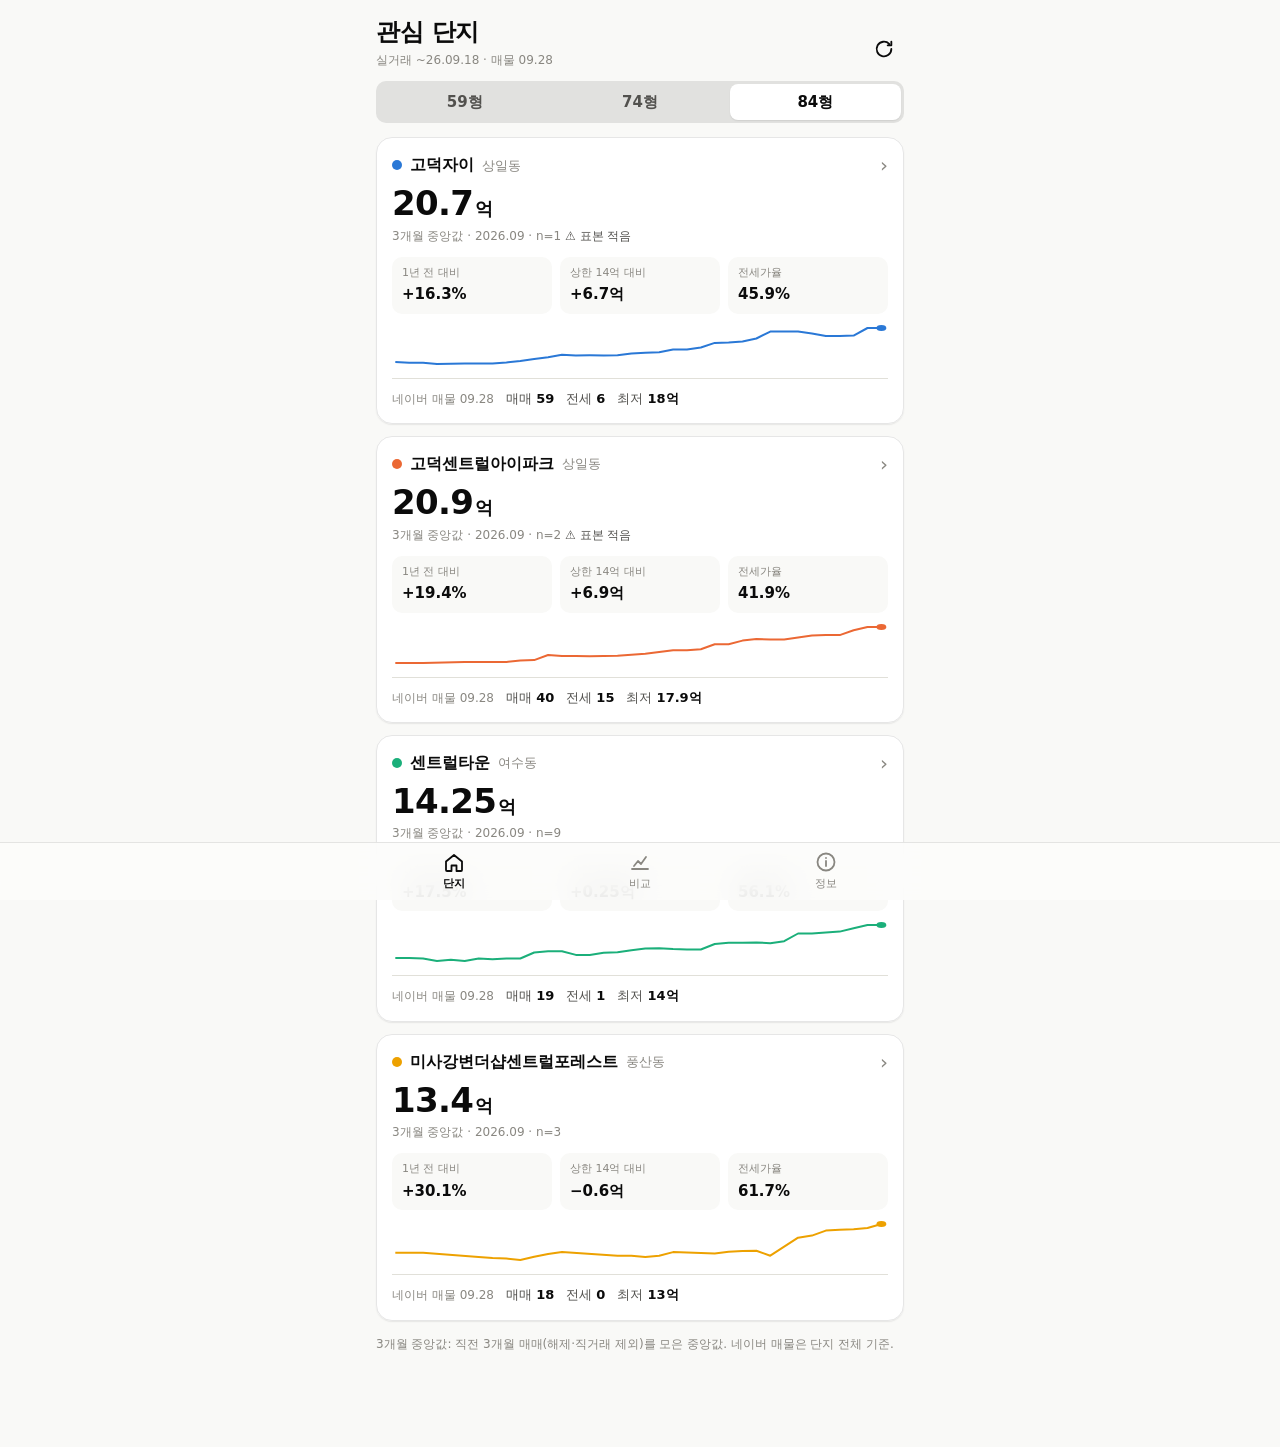
==== web/index.html @ d492945e "모바일 웹앱(PWA) + 매일 자동 갱신 워크플로 + Cloudflare 배포 가이드 - web/: 설치형 모바일 웹앱. 단지 카드(3개월 중앙값·1년 대비·상한 대비·전세가율·스" ====
<!doctype html>
<html lang="ko">
<head>
<meta charset="utf-8">
<meta name="viewport" content="width=device-width, initial-scale=1, viewport-fit=cover">
<title>관심 단지 실거래</title>
<meta name="description" content="관심 아파트 단지 실거래·전세·매물 동향">
<meta name="theme-color" content="#f9f9f7" media="(prefers-color-scheme: light)">
<meta name="theme-color" content="#0d0d0d" media="(prefers-color-scheme: dark)">
<meta name="apple-mobile-web-app-capable" content="yes">
<meta name="mobile-web-app-capable" content="yes">
<meta name="apple-mobile-web-app-status-bar-style" content="default">
<meta name="apple-mobile-web-app-title" content="실거래">
<meta name="robots" content="noindex, nofollow">
<link rel="manifest" href="manifest.webmanifest">
<link rel="icon" type="image/png" sizes="32x32" href="icons/favicon-32.png">
<link rel="apple-touch-icon" href="icons/apple-touch-icon.png">
<link rel="stylesheet" href="app.css">
</head>
<body>
<div id="app" aria-live="polite">
  <div class="boot">불러오는 중…</div>
</div>
<nav class="tabbar" aria-label="메뉴">
  <a href="#/" data-tab="home"><svg viewBox="0 0 24 24" aria-hidden="true"><path d="M4 11.5 12 5l8 6.5V20a1 1 0 0 1-1 1h-4.5v-5.5h-5V21H5a1 1 0 0 1-1-1z"/></svg><span>단지</span></a>
  <a href="#/compare" data-tab="compare"><svg viewBox="0 0 24 24" aria-hidden="true"><path d="M4 19h16M6 16l4-5 3 3 5-7"/></svg><span>비교</span></a>
  <a href="#/info" data-tab="info"><svg viewBox="0 0 24 24" aria-hidden="true"><circle cx="12" cy="12" r="8.5"/><path d="M12 11v5M12 8h.01"/></svg><span>정보</span></a>
</nav>
<script src="app.js" defer></script>
</body>
</html>
---- web/app.css ----
/* 관심 단지 실거래 — 모바일 우선. 색은 dataviz 기본 팔레트(라이트/다크 각각 색각이상 검증) */
:root {
  color-scheme: light;
  --page: #f9f9f7; --surface: #fcfcfb; --card: #ffffff;
  --ink: #0b0b0b; --ink2: #52514e; --muted: #898781;
  --grid: #e1e0d9; --axis: #c3c2b7; --ring: rgba(11,11,11,.10);
  --s1: #2a78d6; --s2: #eb6834; --s3: #1baf7a; --s4: #eda100;
  --broker: #4a3aa7; --direct: #e87ba4; --jeonse: #008300; --wolse: #eda100;
  --accent: #2a78d6; --up: #b3261e; --down: #006300;
  --shadow: 0 1px 2px rgba(0,0,0,.05), 0 1px 1px rgba(0,0,0,.03);
  --tabbar-h: 58px;
}
@media (prefers-color-scheme: dark) {
  :root:not([data-theme="light"]) {
    color-scheme: dark;
    --page: #0d0d0d; --surface: #1a1a19; --card: #1a1a19;
    --ink: #ffffff; --ink2: #c3c2b7; --muted: #898781;
    --grid: #2c2c2a; --axis: #383835; --ring: rgba(255,255,255,.10);
    --s1: #3987e5; --s2: #d95926; --s3: #199e70; --s4: #c98500;
    --broker: #9085e9; --direct: #d55181; --jeonse: #0ca30c; --wolse: #c98500;
    --accent: #3987e5; --up: #f2b8b5; --down: #0ca30c;
    --shadow: none;
  }
}
:root[data-theme="dark"] {
  color-scheme: dark;
  --page: #0d0d0d; --surface: #1a1a19; --card: #1a1a19;
  --ink: #ffffff; --ink2: #c3c2b7; --muted: #898781;
  --grid: #2c2c2a; --axis: #383835; --ring: rgba(255,255,255,.10);
  --s1: #3987e5; --s2: #d95926; --s3: #199e70; --s4: #c98500;
  --broker: #9085e9; --direct: #d55181; --jeonse: #0ca30c; --wolse: #c98500;
  --accent: #3987e5; --up: #f2b8b5; --down: #0ca30c;
  --shadow: none;
}

* { box-sizing: border-box; }
html { -webkit-text-size-adjust: 100%; }
body {
  margin: 0; background: var(--page); color: var(--ink);
  font: 15px/1.5 system-ui, -apple-system, "Apple SD Gothic Neo", "Segoe UI", "Malgun Gothic", sans-serif;
  -webkit-font-smoothing: antialiased; -webkit-tap-highlight-color: transparent;
}
#app {
  max-width: 560px; margin: 0 auto;
  padding: calc(env(safe-area-inset-top) + 8px) 16px calc(var(--tabbar-h) + env(safe-area-inset-bottom) + 24px);
}
.boot, .empty { color: var(--muted); padding: 48px 0; text-align: center; }
a { color: inherit; }
button { font: inherit; color: inherit; }

/* 상단 */
.top { display: flex; align-items: flex-end; justify-content: space-between; gap: 12px; padding: 10px 0 12px; }
.top h1 { font-size: 24px; line-height: 1.2; margin: 0; letter-spacing: -.01em; }
.top .sub { color: var(--muted); font-size: 12px; margin-top: 4px; font-variant-numeric: tabular-nums; }
.iconbtn {
  border: 0; background: transparent; width: 40px; height: 40px; border-radius: 20px;
  display: inline-grid; place-items: center; cursor: pointer; flex: none;
}
.iconbtn:active { background: var(--ring); }
.iconbtn svg { width: 22px; height: 22px; fill: none; stroke: currentColor; stroke-width: 2; stroke-linecap: round; stroke-linejoin: round; }
.iconbtn.spin svg { animation: spin .8s linear infinite; }
@keyframes spin { to { transform: rotate(360deg); } }

/* 세그먼트 */
.seg { display: flex; gap: 4px; padding: 3px; background: var(--ring); border-radius: 10px; margin: 0 0 14px; }
.seg button {
  flex: 1; border: 0; background: transparent; padding: 7px 0; border-radius: 8px; cursor: pointer;
  font-weight: 600; color: var(--ink2); font-variant-numeric: tabular-nums;
}
.seg button[aria-pressed="true"] { background: var(--card); color: var(--ink); box-shadow: var(--shadow); }
.chips { display: flex; gap: 6px; margin: 4px 0 10px; }
.chips button {
  border: 1px solid var(--ring); background: transparent; border-radius: 999px; padding: 4px 12px;
  font-size: 13px; color: var(--ink2); cursor: pointer;
}
.chips button[aria-pressed="true"] { border-color: var(--ink); color: var(--ink); font-weight: 600; }

/* 카드 */
.cards { display: grid; gap: 12px; }
.card {
  display: block; text-decoration: none; background: var(--card); border-radius: 16px; padding: 16px;
  box-shadow: var(--shadow); outline: 1px solid var(--ring); outline-offset: -1px;
}
.card:active { transform: scale(.995); }
.card-h { display: flex; align-items: center; gap: 8px; }
.card-h b { font-size: 16px; }
.card-h .area { color: var(--muted); font-size: 13px; }
.card-h .chev { margin-left: auto; color: var(--muted); font-size: 20px; line-height: 1; }
.dot { width: 10px; height: 10px; border-radius: 5px; flex: none; }
.hero { font-size: 34px; font-weight: 700; letter-spacing: -.02em; margin-top: 8px; line-height: 1.1; }
.hero small { font-size: 18px; font-weight: 600; margin-left: 2px; }
.hero-sub { color: var(--muted); font-size: 12px; margin-top: 4px; }
.warn { color: var(--ink2); }
.kv { display: grid; grid-template-columns: repeat(3, 1fr); gap: 8px; margin-top: 12px; }
.kv div { background: var(--page); border-radius: 10px; padding: 8px 10px; min-width: 0; }
.kv span { display: block; color: var(--muted); font-size: 11px; white-space: nowrap; overflow: hidden; text-overflow: ellipsis; }
.kv b { display: block; font-size: 15px; margin-top: 2px; white-space: nowrap; }
.spark { margin-top: 10px; height: 44px; }
.spark svg { display: block; width: 100%; height: 44px; }
.lrow {
  display: flex; flex-wrap: wrap; gap: 4px 12px; align-items: baseline; margin-top: 10px; padding-top: 10px;
  border-top: 1px solid var(--grid); font-size: 13px; color: var(--ink2);
}
.lrow .lbl { color: var(--muted); font-size: 12px; }
.lrow b { color: var(--ink); }
.delta { font-size: 11px; color: var(--muted); margin-left: 2px; }
.up { color: var(--up); } .down { color: var(--down); }

/* 상세 */
.back { display: flex; align-items: center; gap: 4px; margin: 0 -8px; }
.back h1 { font-size: 20px; margin: 0; }
.section { background: var(--card); border-radius: 16px; padding: 14px 14px 10px; margin-top: 12px;
  box-shadow: var(--shadow); outline: 1px solid var(--ring); outline-offset: -1px; }
.section h2 { font-size: 15px; margin: 0 0 2px; }
.section .note { color: var(--muted); font-size: 12px; margin: 0 0 6px; }
.stats { display: grid; grid-template-columns: repeat(2, 1fr); gap: 8px; margin-top: 12px; }
.stats div { background: var(--card); border-radius: 12px; padding: 10px 12px; outline: 1px solid var(--ring); outline-offset: -1px; }
.stats span { display: block; color: var(--muted); font-size: 12px; }
.stats b { font-size: 18px; }
.deals { width: 100%; border-collapse: collapse; font-size: 13px; font-variant-numeric: tabular-nums; }
.deals th { text-align: left; color: var(--muted); font-weight: 500; font-size: 12px; padding: 6px 4px; border-bottom: 1px solid var(--grid); }
.deals td { padding: 7px 4px; border-bottom: 1px solid var(--grid); }
.deals td.r, .deals th.r { text-align: right; }
.deals tr.x td { color: var(--muted); text-decoration: line-through; }
.tag { font-size: 11px; padding: 1px 6px; border-radius: 6px; background: var(--ring); color: var(--ink2); }

/* 차트 */
.chart { position: relative; }
.legend { display: flex; flex-wrap: wrap; gap: 4px 12px; font-size: 12px; color: var(--ink2); margin: 2px 0 4px; }
.legend i { display: inline-block; vertical-align: middle; margin-right: 5px; }
.legend i.l { width: 14px; height: 2px; border-radius: 1px; }
.legend i.d { width: 8px; height: 8px; border-radius: 4px; }
.legend i.b { width: 9px; height: 9px; border-radius: 2px; }
.chart svg { display: block; width: 100%; overflow: visible; touch-action: pan-y; }
.chart .gl { stroke: var(--grid); stroke-width: 1; }
.chart .ax { stroke: var(--axis); stroke-width: 1; }
.chart text { fill: var(--muted); font-size: 11px; font-variant-numeric: tabular-nums; }
.chart .ref { stroke: var(--muted); stroke-width: 1; }
.chart .reft { fill: var(--ink2); font-size: 10px; }
.chart .xh { stroke: var(--muted); stroke-width: 1; }
.tip {
  position: absolute; top: 0; pointer-events: none; background: var(--card); color: var(--ink);
  border-radius: 10px; padding: 8px 10px; font-size: 12px; line-height: 1.45; min-width: 110px;
  box-shadow: 0 4px 16px rgba(0,0,0,.14); outline: 1px solid var(--ring); z-index: 5; white-space: nowrap;
}
.tip .t { color: var(--muted); margin-bottom: 2px; }
.tip .row { display: flex; align-items: center; gap: 6px; }
.tip .row i { width: 12px; height: 2px; flex: none; }
.tip .row b { font-weight: 700; }
.tip .row span { color: var(--ink2); }

/* 비교 표 */
.cmp { width: 100%; border-collapse: collapse; font-size: 13px; font-variant-numeric: tabular-nums; }
.cmp th, .cmp td { padding: 8px 4px; border-bottom: 1px solid var(--grid); text-align: right; white-space: nowrap; }
.cmp th:first-child, .cmp td:first-child { text-align: left; }
.cmp th { color: var(--muted); font-weight: 500; font-size: 12px; }

/* 정보 */
.info p, .info li { color: var(--ink2); font-size: 14px; }
.info h2 { font-size: 16px; margin: 20px 0 6px; }
.info ul { padding-left: 18px; margin: 6px 0; }
.banner { background: var(--card); border-radius: 12px; padding: 12px 14px; margin: 8px 0 12px; font-size: 13px;
  color: var(--ink2); outline: 1px solid var(--ring); outline-offset: -1px; }

/* 하단 탭 */
.tabbar {
  position: fixed; left: 0; right: 0; bottom: 0; z-index: 10;
  display: flex; justify-content: center; gap: 0;
  height: calc(var(--tabbar-h) + env(safe-area-inset-bottom)); padding-bottom: env(safe-area-inset-bottom);
  background: color-mix(in srgb, var(--surface) 88%, transparent);
  -webkit-backdrop-filter: saturate(1.4) blur(14px); backdrop-filter: saturate(1.4) blur(14px);
  border-top: 1px solid var(--ring);
}
.tabbar a {
  flex: 1; max-width: 186px; display: flex; flex-direction: column; align-items: center; justify-content: center;
  gap: 2px; text-decoration: none; color: var(--muted); font-size: 11px;
}
.tabbar a[aria-current="page"] { color: var(--ink); font-weight: 600; }
.tabbar svg { width: 24px; height: 24px; fill: none; stroke: currentColor; stroke-width: 1.8; stroke-linecap: round; stroke-linejoin: round; }
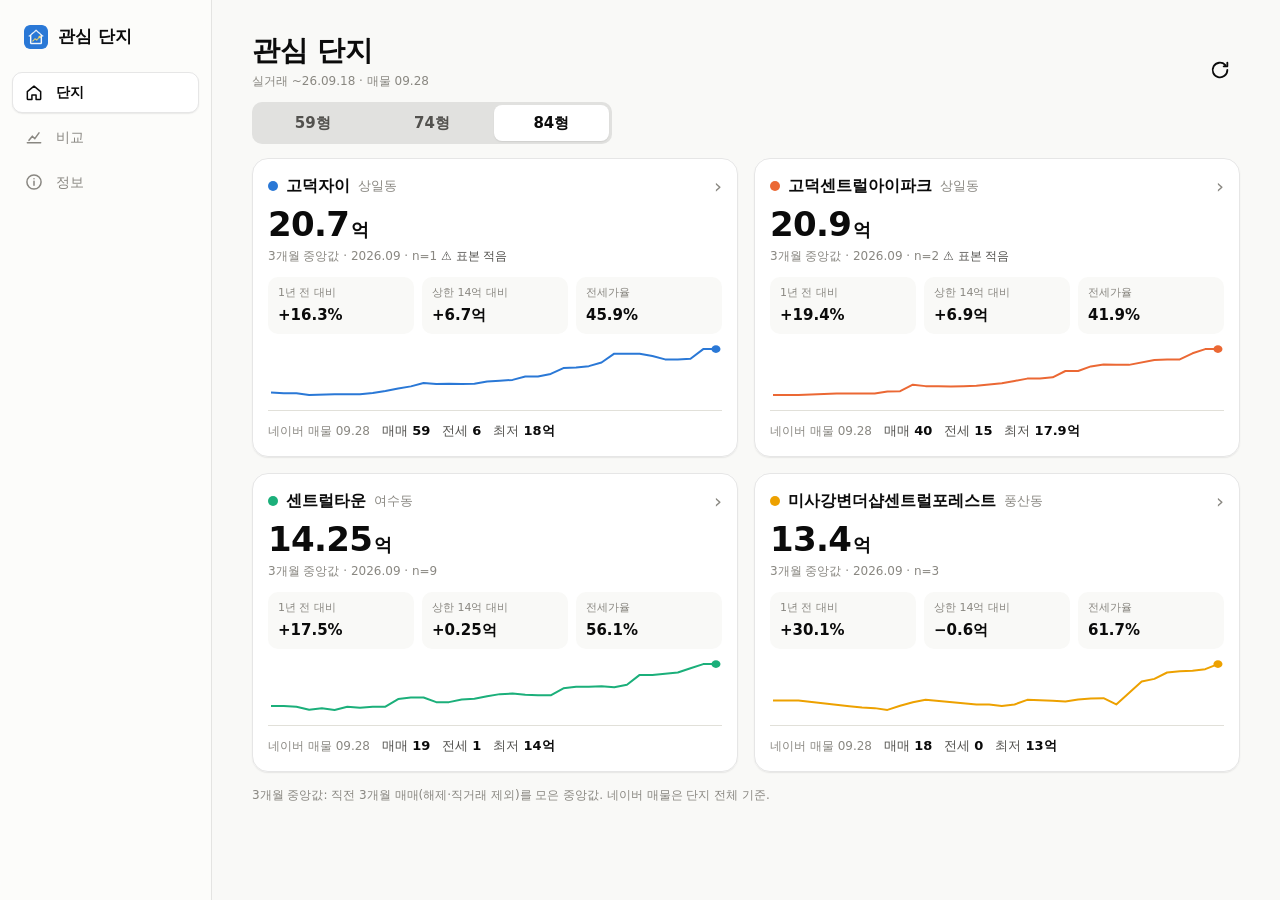
==== commit aa644a90: "웹앱: PC 화면(1024px 이상) 레이아웃 추가 — 같은 주소, 화면 폭에 따라 전환 - 하단 탭 → 왼쪽 사이드바, 홈 카드 여러 열, 상세·비교 섹션 2열 격자(큰 그래프·" ====
--- a/web/index.html
+++ b/web/index.html
@@ -22,6 +22,7 @@
   <div class="boot">불러오는 중…</div>
 </div>
 <nav class="tabbar" aria-label="메뉴">
+  <div class="brand" aria-hidden="true"><img src="icons/favicon-32.png" alt="" width="24" height="24"><span>관심 단지</span></div>
   <a href="#/" data-tab="home"><svg viewBox="0 0 24 24" aria-hidden="true"><path d="M4 11.5 12 5l8 6.5V20a1 1 0 0 1-1 1h-4.5v-5.5h-5V21H5a1 1 0 0 1-1-1z"/></svg><span>단지</span></a>
   <a href="#/compare" data-tab="compare"><svg viewBox="0 0 24 24" aria-hidden="true"><path d="M4 19h16M6 16l4-5 3 3 5-7"/></svg><span>비교</span></a>
   <a href="#/info" data-tab="info"><svg viewBox="0 0 24 24" aria-hidden="true"><circle cx="12" cy="12" r="8.5"/><path d="M12 11v5M12 8h.01"/></svg><span>정보</span></a>
--- a/web/app.css
+++ b/web/app.css
@@ -177,3 +177,58 @@
 }
 .tabbar a[aria-current="page"] { color: var(--ink); font-weight: 600; }
 .tabbar svg { width: 24px; height: 24px; fill: none; stroke: currentColor; stroke-width: 1.8; stroke-linecap: round; stroke-linejoin: round; }
+.tabbar .brand { display: none; }
+.sections { display: block; }
+
+/* ───── PC (넓은 화면): 하단 탭 → 왼쪽 사이드바, 카드·그래프 여러 열 ───── */
+@media (min-width: 1024px) {
+  :root { --side-w: 212px; }
+  body { font-size: 15px; }
+  #app {
+    max-width: 1320px; margin: 0 0 0 var(--side-w);
+    padding: 24px 40px 48px;
+  }
+  @media (min-width: 1560px) { #app { margin-left: calc(var(--side-w) + (100vw - var(--side-w) - 1320px) / 2); } }
+
+  .tabbar {
+    top: 0; right: auto; width: var(--side-w); height: 100vh; padding: 20px 12px;
+    flex-direction: column; justify-content: flex-start; gap: 4px;
+    border-top: 0; border-right: 1px solid var(--ring);
+  }
+  .tabbar .brand {
+    display: flex; align-items: center; gap: 10px; padding: 4px 12px 18px;
+    font-weight: 700; font-size: 17px; color: var(--ink);
+  }
+  .tabbar .brand img { border-radius: 6px; }
+  .tabbar a {
+    flex: none; max-width: none; flex-direction: row; justify-content: flex-start; gap: 12px;
+    padding: 10px 12px; border-radius: 10px; font-size: 14px;
+  }
+  .tabbar a:hover { background: var(--ring); color: var(--ink); }
+  .tabbar a[aria-current="page"] { background: var(--card); box-shadow: var(--shadow); outline: 1px solid var(--ring); outline-offset: -1px; }
+  .tabbar svg { width: 20px; height: 20px; }
+
+  .top h1 { font-size: 28px; }
+  .seg { max-width: 360px; }
+  .iconbtn:hover { background: var(--ring); }
+
+  /* 홈: 카드 격자 */
+  .cards { grid-template-columns: repeat(auto-fill, minmax(360px, 1fr)); gap: 16px; }
+  .card { transition: box-shadow .15s, transform .15s; }
+  .card:hover { box-shadow: 0 6px 20px rgba(0,0,0,.08); transform: translateY(-1px); }
+  .spark, .spark svg { height: 56px; }
+
+  /* 상세·비교: 요약 한 줄, 섹션 2열 (넓은 그래프·표는 한 줄 전체) */
+  .back h1 { font-size: 26px; }
+  .stats { grid-template-columns: repeat(4, 1fr); gap: 12px; }
+  .sections { display: grid; grid-template-columns: repeat(2, minmax(0, 1fr)); gap: 16px; align-items: start; margin-top: 4px; }
+  .sections > .section { margin-top: 0; padding: 18px 18px 12px; }
+  .sections > .section.wide { grid-column: 1 / -1; }
+  .section h2 { font-size: 16px; }
+  .deals, .cmp { font-size: 14px; }
+  .deals tbody tr:hover td, .cmp tbody tr:hover td { background: var(--page); }
+  .chart svg { touch-action: auto; }
+
+  /* 정보 */
+  .info { max-width: 760px; }
+}
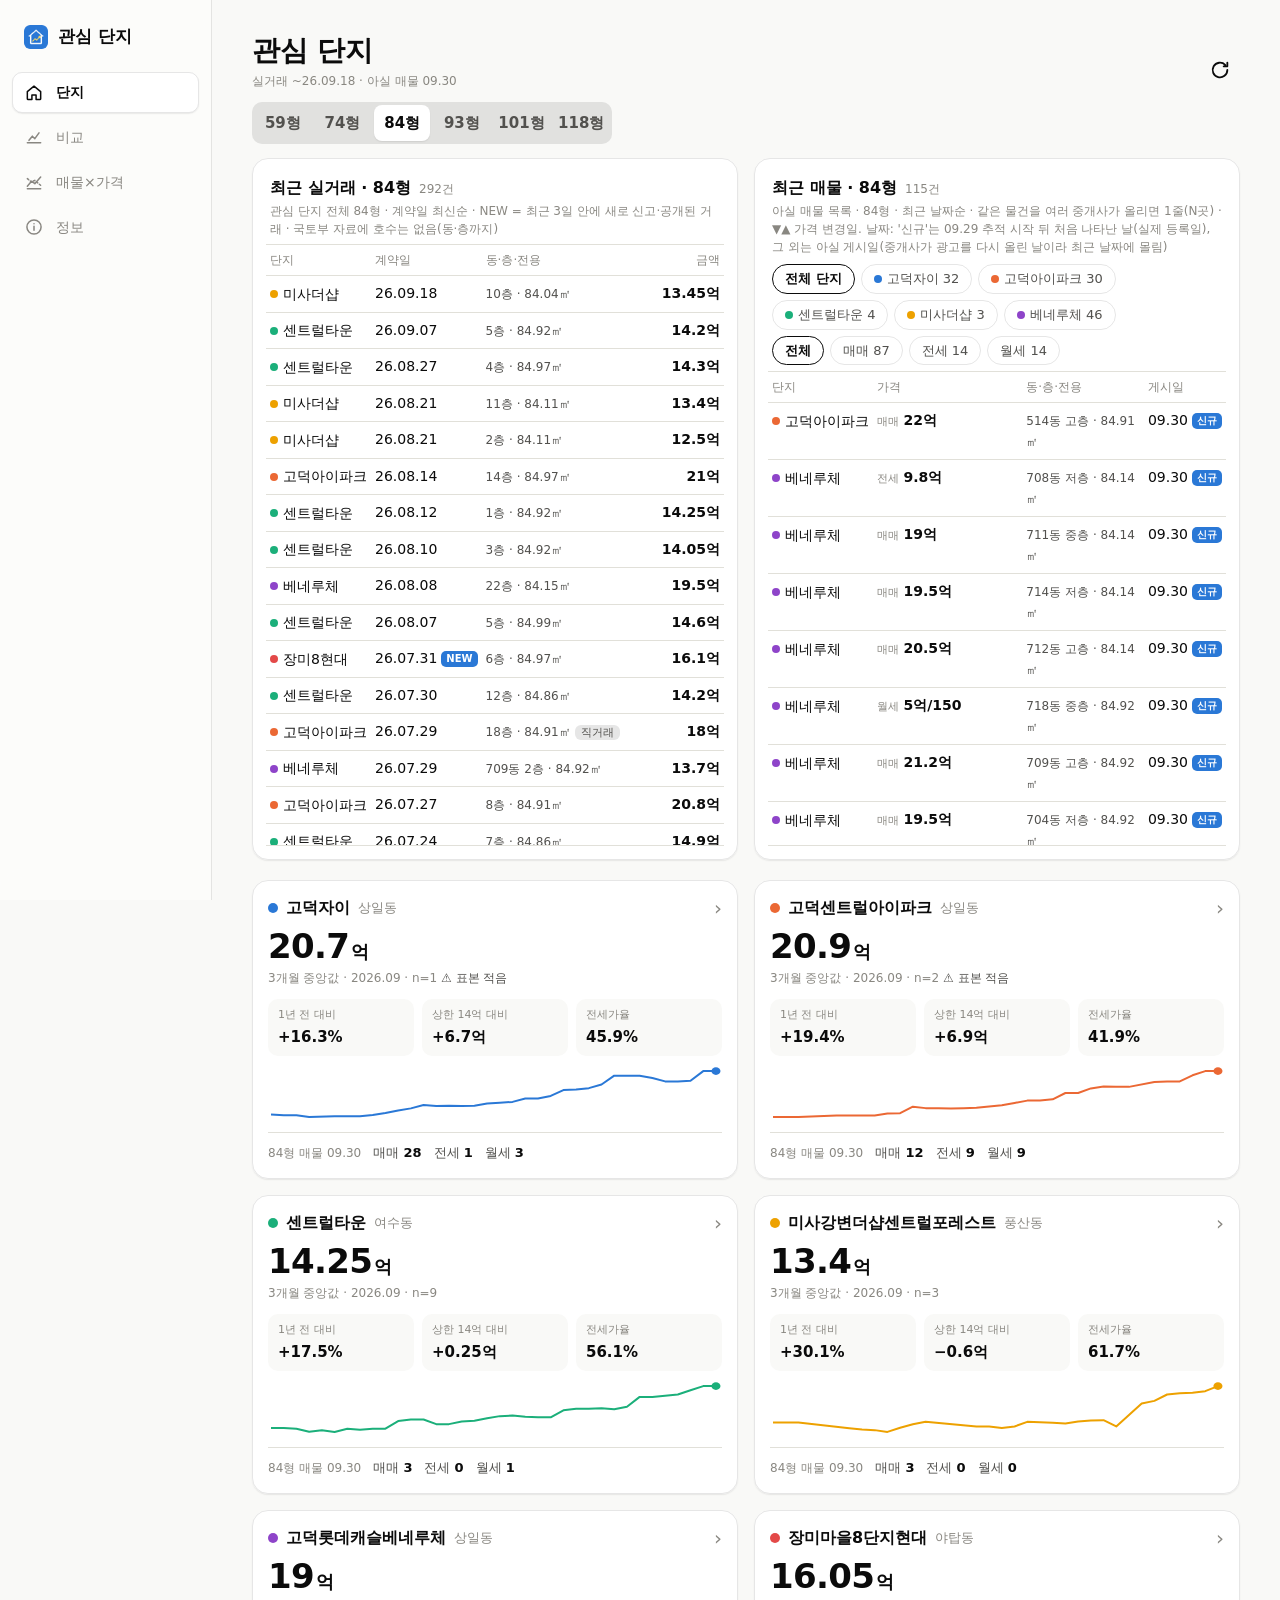
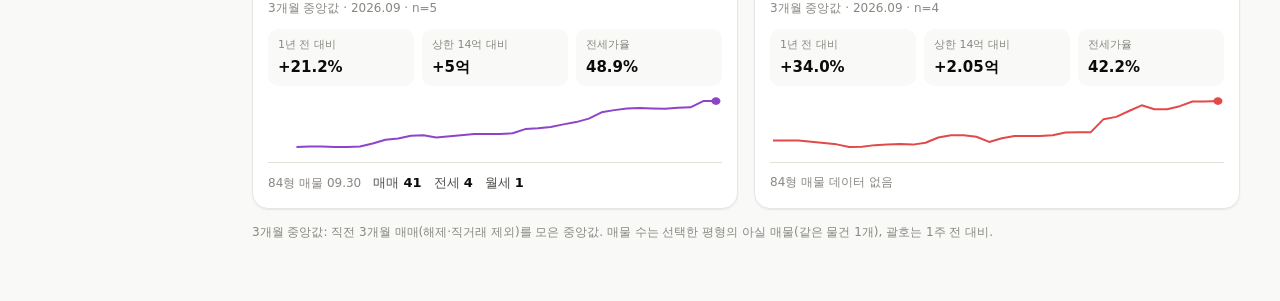
==== commit dffb8455: "매물×가격 탭: 지역(구·동)·단지 매물과 실거래를 같은 시간축에, 선행 상관 - 아실 지역 일별 매물 수(강동구·분당구·중원구·하남시 + 상일동·야탑동·여수동·풍산동) 3년 백필" ====
--- a/web/index.html
+++ b/web/index.html
@@ -25,6 +25,7 @@
   <div class="brand" aria-hidden="true"><img src="icons/favicon-32.png" alt="" width="24" height="24"><span>관심 단지</span></div>
   <a href="#/" data-tab="home"><svg viewBox="0 0 24 24" aria-hidden="true"><path d="M4 11.5 12 5l8 6.5V20a1 1 0 0 1-1 1h-4.5v-5.5h-5V21H5a1 1 0 0 1-1-1z"/></svg><span>단지</span></a>
   <a href="#/compare" data-tab="compare"><svg viewBox="0 0 24 24" aria-hidden="true"><path d="M4 19h16M6 16l4-5 3 3 5-7"/></svg><span>비교</span></a>
+  <a href="#/overlap" data-tab="overlap"><svg viewBox="0 0 24 24" aria-hidden="true"><path d="M4 17l5-6 4 3 7-8M4 20h16"/><path d="M4 8l5 4 4-2 7 6" stroke-dasharray="2 2.5"/></svg><span>매물×가격</span></a>
   <a href="#/info" data-tab="info"><svg viewBox="0 0 24 24" aria-hidden="true"><circle cx="12" cy="12" r="8.5"/><path d="M12 11v5M12 8h.01"/></svg><span>정보</span></a>
 </nav>
 <script src="app.js" defer></script>
--- a/web/app.css
+++ b/web/app.css
@@ -4,7 +4,7 @@
   --page: #f9f9f7; --surface: #fcfcfb; --card: #ffffff;
   --ink: #0b0b0b; --ink2: #52514e; --muted: #898781;
   --grid: #e1e0d9; --axis: #c3c2b7; --ring: rgba(11,11,11,.10);
-  --s1: #2a78d6; --s2: #eb6834; --s3: #1baf7a; --s4: #eda100;
+  --s1: #2a78d6; --s2: #eb6834; --s3: #1baf7a; --s4: #eda100; --s5: #8e44c9; --s6: #e34948;
   --broker: #4a3aa7; --direct: #e87ba4; --jeonse: #008300; --wolse: #eda100;
   --accent: #2a78d6; --up: #b3261e; --down: #006300;
   --shadow: 0 1px 2px rgba(0,0,0,.05), 0 1px 1px rgba(0,0,0,.03);
@@ -16,7 +16,7 @@
     --page: #0d0d0d; --surface: #1a1a19; --card: #1a1a19;
     --ink: #ffffff; --ink2: #c3c2b7; --muted: #898781;
     --grid: #2c2c2a; --axis: #383835; --ring: rgba(255,255,255,.10);
-    --s1: #3987e5; --s2: #d95926; --s3: #199e70; --s4: #c98500;
+    --s1: #3987e5; --s2: #d95926; --s3: #199e70; --s4: #c98500; --s5: #a970e0; --s6: #e66767;
     --broker: #9085e9; --direct: #d55181; --jeonse: #0ca30c; --wolse: #c98500;
     --accent: #3987e5; --up: #f2b8b5; --down: #0ca30c;
     --shadow: none;
@@ -27,7 +27,7 @@
   --page: #0d0d0d; --surface: #1a1a19; --card: #1a1a19;
   --ink: #ffffff; --ink2: #c3c2b7; --muted: #898781;
   --grid: #2c2c2a; --axis: #383835; --ring: rgba(255,255,255,.10);
-  --s1: #3987e5; --s2: #d95926; --s3: #199e70; --s4: #c98500;
+  --s1: #3987e5; --s2: #d95926; --s3: #199e70; --s4: #c98500; --s5: #a970e0; --s6: #e66767;
   --broker: #9085e9; --direct: #d55181; --jeonse: #0ca30c; --wolse: #c98500;
   --accent: #3987e5; --up: #f2b8b5; --down: #0ca30c;
   --shadow: none;
@@ -129,6 +129,8 @@
 .legend { display: flex; flex-wrap: wrap; gap: 4px 12px; font-size: 12px; color: var(--ink2); margin: 2px 0 4px; }
 .legend i { display: inline-block; vertical-align: middle; margin-right: 5px; }
 .legend i.l { width: 14px; height: 2px; border-radius: 1px; }
+.legend i.dl { width: 16px; height: 0; border-top: 2px dashed; background: none !important; }  /* 점선 범례: 색은 border-color */
+.legend .sep { width: 100%; height: 0; }
 .legend i.d { width: 8px; height: 8px; border-radius: 4px; }
 .legend i.b { width: 9px; height: 9px; border-radius: 2px; }
 .chart svg { display: block; width: 100%; overflow: visible; touch-action: pan-y; }
@@ -162,6 +164,46 @@
 .banner { background: var(--card); border-radius: 12px; padding: 12px 14px; margin: 8px 0 12px; font-size: 13px;
   color: var(--ink2); outline: 1px solid var(--ring); outline-offset: -1px; }
 
+
+/* 단지 탭 상단: 최근 실거래 · 최근 매물 표 */
+.feeds { display: grid; gap: 12px; margin: 0 0 16px; }
+.feed { margin-top: 0; }
+.feed-h { display: flex; align-items: baseline; gap: 8px; }
+.feed-h .cnt { color: var(--muted); font-size: 12px; font-variant-numeric: tabular-nums; }
+.feed .chips { margin: 2px 0 6px; flex-wrap: wrap; }
+.tscroll { overflow-x: auto; margin: 0 -4px; }
+.tscroll.fixed { max-height: min(62vh, 560px); overflow-y: auto; overscroll-behavior: contain; -webkit-overflow-scrolling: touch;
+  border-top: 1px solid var(--grid); border-bottom: 1px solid var(--grid); }
+.tscroll.fixed thead th { position: sticky; top: 0; z-index: 1; background: var(--card); }
+.ftable td.emptyrow { color: var(--muted); text-align: center; padding: 20px 0; cursor: default; }
+.feed .chips + .chips { margin-top: 0; }
+.ftable { width: 100%; border-collapse: collapse; font-size: 13px; font-variant-numeric: tabular-nums; }
+.ftable th { text-align: left; color: var(--muted); font-weight: 500; font-size: 12px; padding: 6px 4px; border-bottom: 1px solid var(--grid); white-space: nowrap; }
+.ftable td { padding: 7px 4px; border-bottom: 1px solid var(--grid); vertical-align: top; }
+.ftable tbody tr { cursor: pointer; }
+.ftable tbody tr.static { cursor: default; }
+.ftable .desc { color: var(--muted); font-size: 11px; margin-top: 2px; max-width: 46ch; overflow: hidden;
+  display: -webkit-box; -webkit-line-clamp: 2; -webkit-box-orient: vertical; word-break: keep-all; overflow-wrap: anywhere; }
+.ftable tbody tr:active td { background: var(--page); }
+.ftable .r { text-align: right; } .ftable .b { font-weight: 700; white-space: nowrap; } .ftable .nw { white-space: nowrap; }
+.ftable .tag, .ftable .badge { white-space: nowrap; }
+@media (max-width: 480px) { .ftable { font-size: 12.5px; } .ftable td, .ftable th { padding-left: 3px; padding-right: 3px; } }
+.ftable tr.x td { color: var(--muted); } .ftable tr.x td.b { text-decoration: line-through; }
+.ftable .tag { margin-left: 4px; }
+.cname { display: inline-flex; align-items: center; gap: 5px; white-space: nowrap; }
+.cname .dot { width: 8px; height: 8px; }
+.sub2 { color: var(--ink2); font-size: 12px; }
+.ftable td > div.sub2 { color: var(--muted); font-size: 11px; }
+.badge { display: inline-block; font-size: 10px; font-weight: 700; line-height: 1; padding: 3px 5px; border-radius: 5px; margin-left: 4px;
+  background: var(--ring); color: var(--ink2); vertical-align: 1px; }
+.badge.new { background: var(--accent); color: #fff; }
+.badge.dn { background: color-mix(in srgb, var(--down) 16%, transparent); color: var(--down); }
+.badge.upb { background: color-mix(in srgb, var(--up) 16%, transparent); color: var(--up); }
+.kind { font-size: 11px; color: var(--muted); }
+.more { display: block; width: 100%; margin-top: 8px; padding: 9px 0; border: 1px solid var(--ring); background: transparent;
+  border-radius: 10px; color: var(--ink2); cursor: pointer; font-size: 13px; }
+.more:active { background: var(--ring); }
+
 /* 하단 탭 */
 .tabbar {
   position: fixed; left: 0; right: 0; bottom: 0; z-index: 10;
@@ -212,6 +254,15 @@
   .seg { max-width: 360px; }
   .iconbtn:hover { background: var(--ring); }
 
+  /* 홈: 상단 표 2열(좌 실거래 · 우 매물) */
+  .feeds { grid-template-columns: repeat(2, minmax(0, 1fr)); gap: 16px; align-items: stretch; margin-bottom: 20px; }
+  /* 두 표 카드 높이를 같게: 카드 높이 고정, 설명·필터 아래 표 영역이 남은 높이를 채우고 그 안에서 스크롤 */
+  .feeds > .feed { padding: 18px 18px 14px; display: flex; flex-direction: column; height: min(78vh, 720px); }
+  .feeds > .feed .tscroll.fixed { flex: 1 1 auto; min-height: 0; max-height: none; }
+  .ftable { font-size: 14px; }
+  .ftable tbody tr:hover td { background: var(--page); }
+  .more:hover { background: var(--ring); }
+
   /* 홈: 카드 격자 */
   .cards { grid-template-columns: repeat(auto-fill, minmax(360px, 1fr)); gap: 16px; }
   .card { transition: box-shadow .15s, transform .15s; }
@@ -223,6 +274,7 @@
   .stats { grid-template-columns: repeat(4, 1fr); gap: 12px; }
   .sections { display: grid; grid-template-columns: repeat(2, minmax(0, 1fr)); gap: 16px; align-items: start; margin-top: 4px; }
   .sections > .section { margin-top: 0; padding: 18px 18px 12px; }
+  .sections > .feed { padding: 18px 18px 14px; }
   .sections > .section.wide { grid-column: 1 / -1; }
   .section h2 { font-size: 16px; }
   .deals, .cmp { font-size: 14px; }
@@ -232,3 +284,20 @@
   /* 정보 */
   .info { max-width: 760px; }
 }
+.chips button[disabled] { opacity: .45; cursor: default; }
+
+/* 매물 × 가격 */
+.chips.wrap { flex-wrap: wrap; align-items: center; margin: 2px 0 6px; }
+.chips .chl { font-size: 12px; color: var(--muted); min-width: 30px; }
+.cmp tr.sel td { font-weight: 600; }
+.cmp tbody tr { cursor: default; }
+.ll td.llcell { width: 55%; }
+.ll th.llhead { text-align: center; }
+.ll th.llhead span { display: inline-block; width: 50%; font-size: 11px; }
+.ll th.llhead span:first-child { text-align: left; } .ll th.llhead span:last-child { text-align: right; }
+.ll tr.best td { font-weight: 600; }
+.llbar { position: relative; height: 12px; }
+.llbar .mid { position: absolute; left: 50%; top: -3px; bottom: -3px; width: 1px; background: var(--axis); }
+.llbar i { position: absolute; top: 1px; bottom: 1px; border-radius: 3px; }
+.llbar i.neg { background: var(--s1); } .llbar i.pos { background: var(--s2); }
+.llverdict { margin: 2px 0 8px; font-size: 14px; }
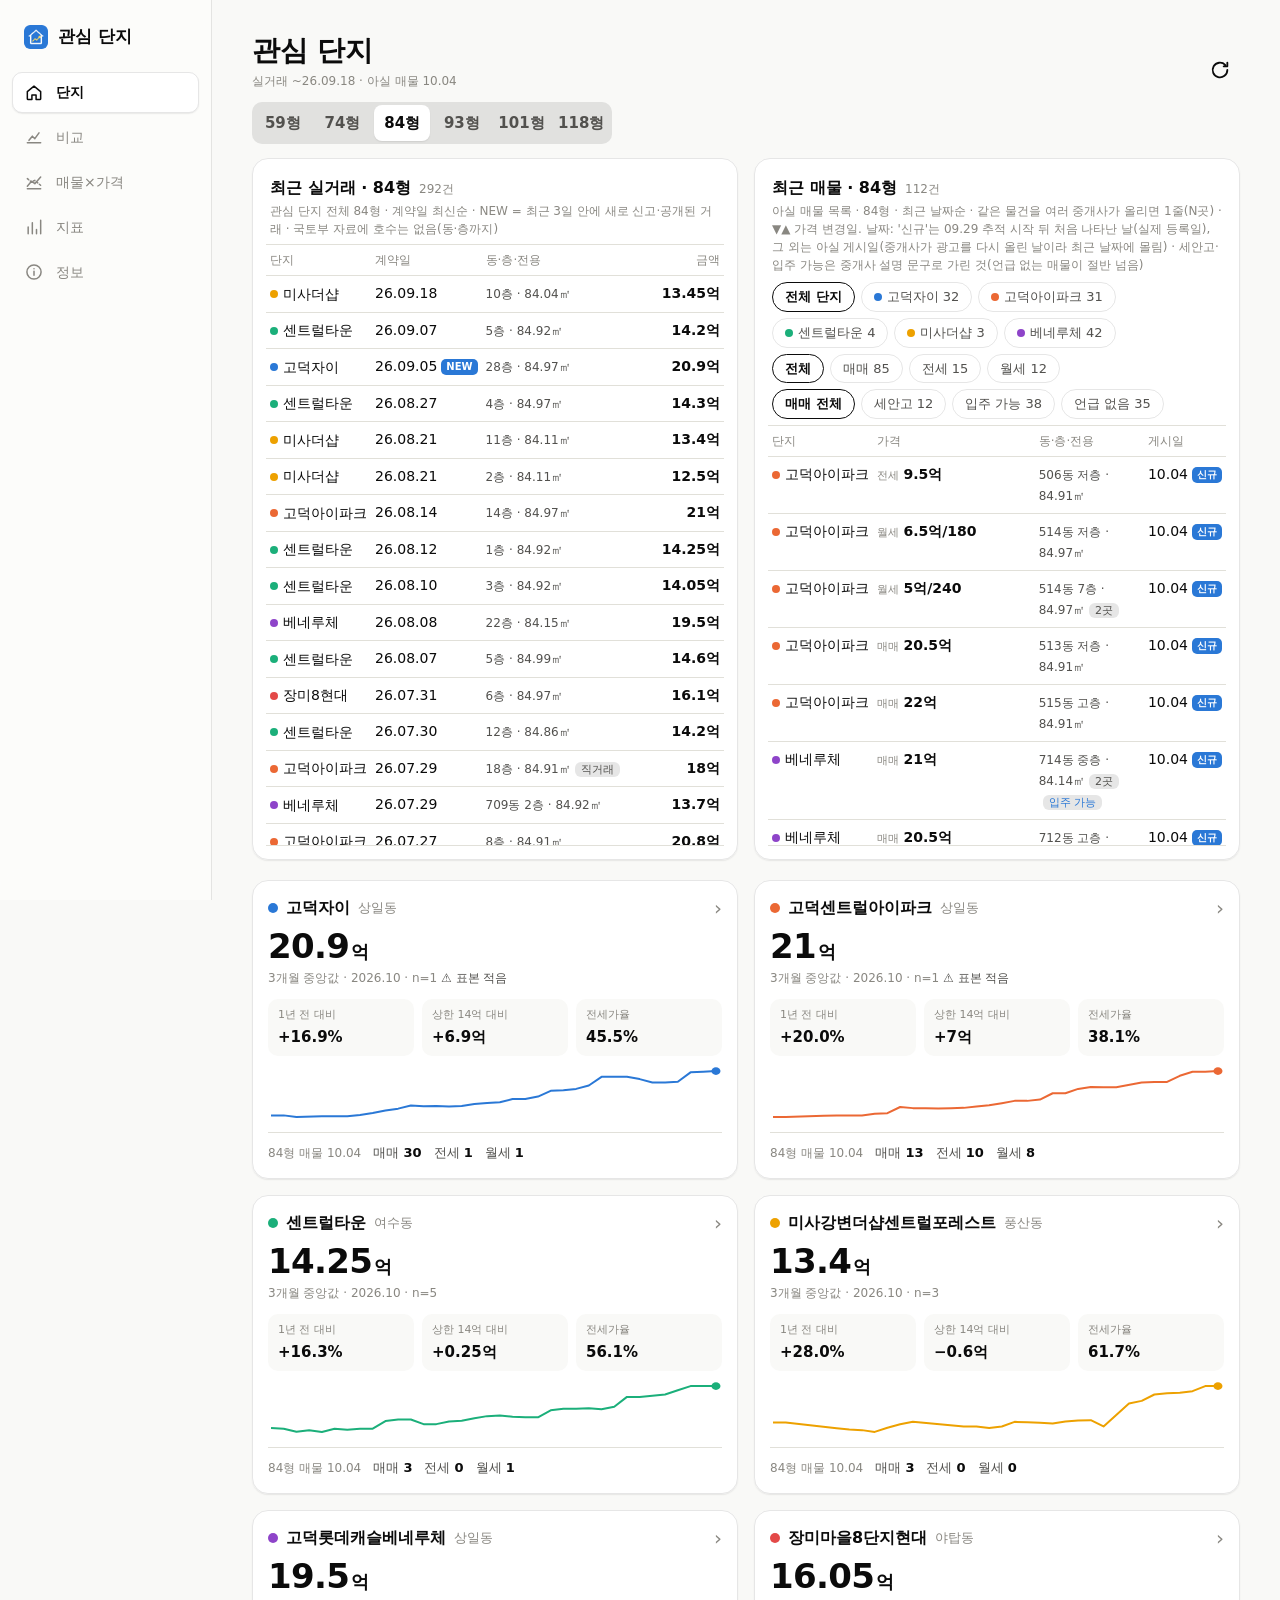
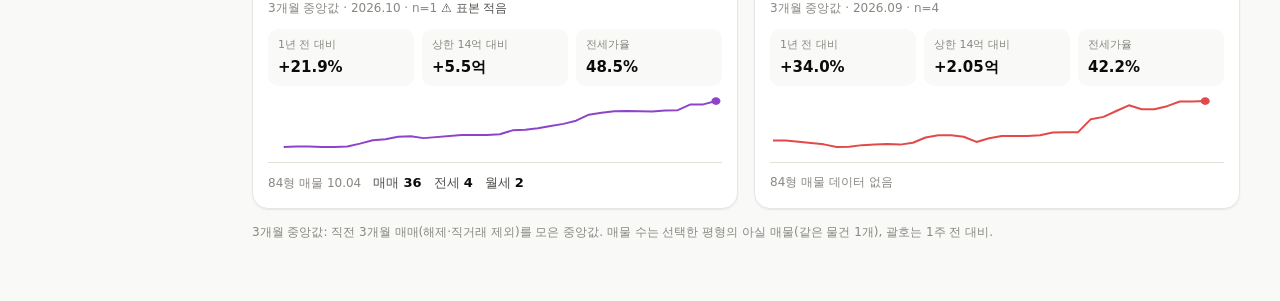
==== commit b3785d5d: "지표 탭: 한국은행 ECOS 월별 지표(금리·심리·KB 지수·대출·공급)와 선행 관계 - scripts/ecos_collect.py + src/realestate/ecos.py: " ====
--- a/web/index.html
+++ b/web/index.html
@@ -26,6 +26,7 @@
   <a href="#/" data-tab="home"><svg viewBox="0 0 24 24" aria-hidden="true"><path d="M4 11.5 12 5l8 6.5V20a1 1 0 0 1-1 1h-4.5v-5.5h-5V21H5a1 1 0 0 1-1-1z"/></svg><span>단지</span></a>
   <a href="#/compare" data-tab="compare"><svg viewBox="0 0 24 24" aria-hidden="true"><path d="M4 19h16M6 16l4-5 3 3 5-7"/></svg><span>비교</span></a>
   <a href="#/overlap" data-tab="overlap"><svg viewBox="0 0 24 24" aria-hidden="true"><path d="M4 17l5-6 4 3 7-8M4 20h16"/><path d="M4 8l5 4 4-2 7 6" stroke-dasharray="2 2.5"/></svg><span>매물×가격</span></a>
+  <a href="#/macro" data-tab="macro"><svg viewBox="0 0 24 24" aria-hidden="true"><path d="M5 20V12M10 20V7M15 20v-5M20 20V4"/></svg><span>지표</span></a>
   <a href="#/info" data-tab="info"><svg viewBox="0 0 24 24" aria-hidden="true"><circle cx="12" cy="12" r="8.5"/><path d="M12 11v5M12 8h.01"/></svg><span>정보</span></a>
 </nav>
 <script src="app.js" defer></script>
--- a/web/app.css
+++ b/web/app.css
@@ -166,7 +166,7 @@
 
 
 /* 단지 탭 상단: 최근 실거래 · 최근 매물 표 */
-.feeds { display: grid; gap: 12px; margin: 0 0 16px; }
+.feeds { display: grid; grid-template-columns: minmax(0, 1fr); gap: 12px; margin: 0 0 16px; }
 .feed { margin-top: 0; }
 .feed-h { display: flex; align-items: baseline; gap: 8px; }
 .feed-h .cnt { color: var(--muted); font-size: 12px; font-variant-numeric: tabular-nums; }
@@ -301,3 +301,8 @@
 .llbar i { position: absolute; top: 1px; bottom: 1px; border-radius: 3px; }
 .llbar i.neg { background: var(--s1); } .llbar i.pos { background: var(--s2); }
 .llverdict { margin: 2px 0 8px; font-size: 14px; }
+.tag.ten-t { color: var(--s2); border-color: currentColor; }
+.tag.ten-m { color: var(--s1); border-color: currentColor; }
+.ll td:first-child, .ll td:last-child { white-space: normal; }
+.ll { table-layout: auto; }
+@media (max-width: 600px) { .ll td.llcell { width: 30%; } .ll th.llhead span { font-size: 10px; } }
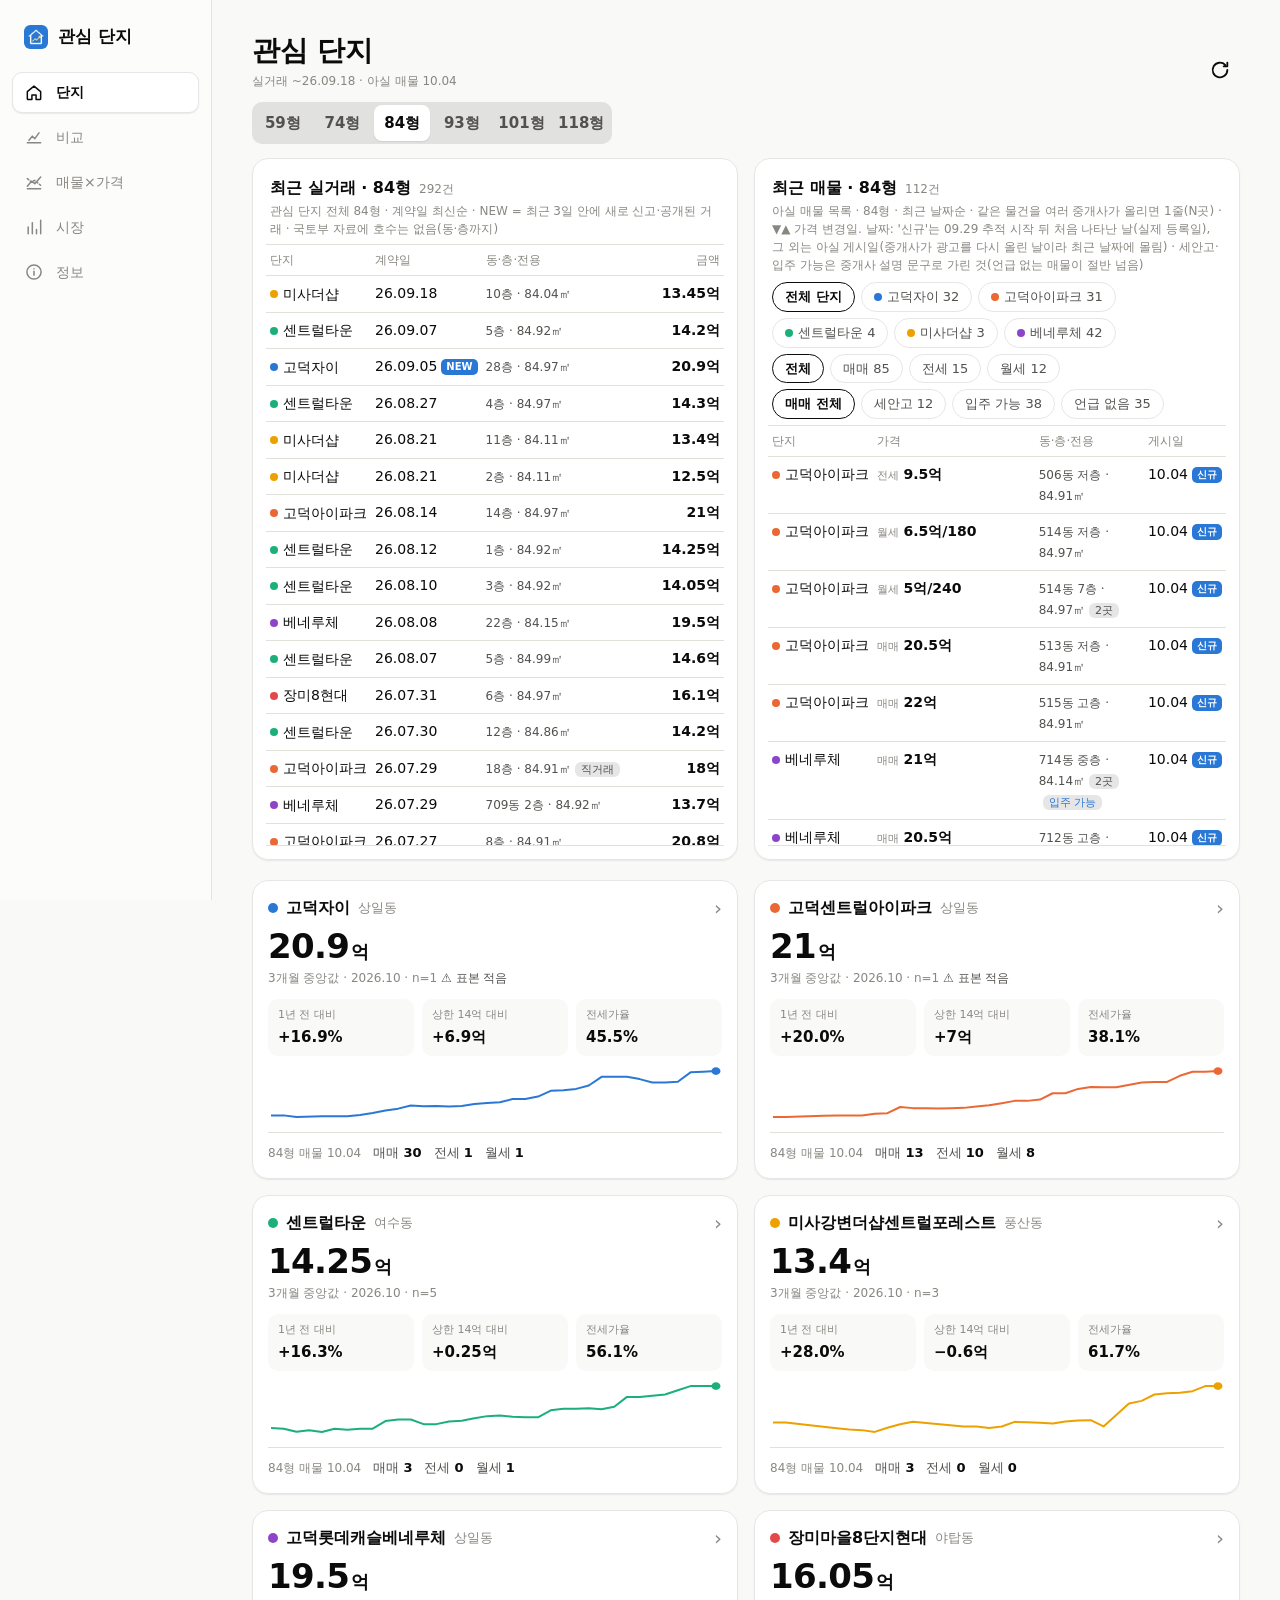
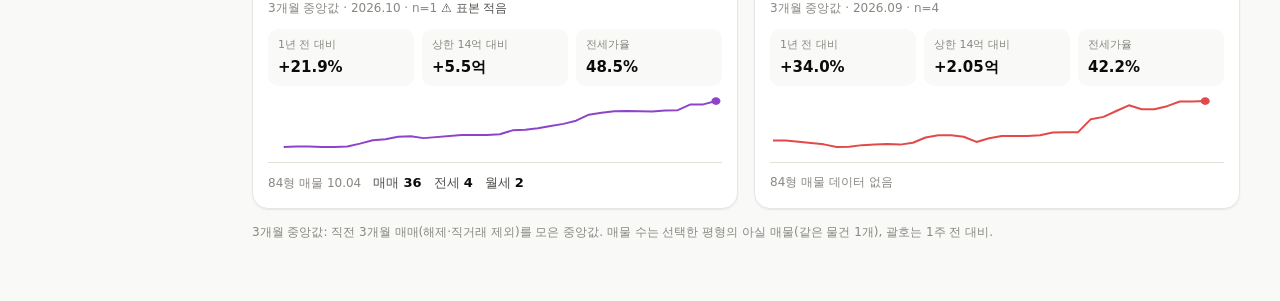
==== commit d566ea55: "시장 탭: [거시 지표 | 심리] — 네이버 검색량·카페/뉴스 글 수·주요 글(뉴스·카페·유튜브) - scripts/sentiment_collect.py + src/realesta" ====
--- a/web/index.html
+++ b/web/index.html
@@ -26,7 +26,7 @@
   <a href="#/" data-tab="home"><svg viewBox="0 0 24 24" aria-hidden="true"><path d="M4 11.5 12 5l8 6.5V20a1 1 0 0 1-1 1h-4.5v-5.5h-5V21H5a1 1 0 0 1-1-1z"/></svg><span>단지</span></a>
   <a href="#/compare" data-tab="compare"><svg viewBox="0 0 24 24" aria-hidden="true"><path d="M4 19h16M6 16l4-5 3 3 5-7"/></svg><span>비교</span></a>
   <a href="#/overlap" data-tab="overlap"><svg viewBox="0 0 24 24" aria-hidden="true"><path d="M4 17l5-6 4 3 7-8M4 20h16"/><path d="M4 8l5 4 4-2 7 6" stroke-dasharray="2 2.5"/></svg><span>매물×가격</span></a>
-  <a href="#/macro" data-tab="macro"><svg viewBox="0 0 24 24" aria-hidden="true"><path d="M5 20V12M10 20V7M15 20v-5M20 20V4"/></svg><span>지표</span></a>
+  <a href="#/market" data-tab="market"><svg viewBox="0 0 24 24" aria-hidden="true"><path d="M5 20V12M10 20V7M15 20v-5M20 20V4"/></svg><span>시장</span></a>
   <a href="#/info" data-tab="info"><svg viewBox="0 0 24 24" aria-hidden="true"><circle cx="12" cy="12" r="8.5"/><path d="M12 11v5M12 8h.01"/></svg><span>정보</span></a>
 </nav>
 <script src="app.js" defer></script>
--- a/web/app.css
+++ b/web/app.css
@@ -306,3 +306,19 @@
 .ll td:first-child, .ll td:last-child { white-space: normal; }
 .ll { table-layout: auto; }
 @media (max-width: 600px) { .ll td.llcell { width: 30%; } .ll th.llhead span { font-size: 10px; } }
+
+/* 시장 > 심리 */
+.stiles { display: grid; grid-template-columns: repeat(2, minmax(0,1fr)); gap: 10px; }
+@media (min-width: 1024px) { .stiles { grid-template-columns: repeat(4, minmax(0,1fr)); } }
+.stile { display: flex; flex-direction: column; gap: 2px; padding: 4px 2px; }
+.stile .sl { font-size: 12px; color: var(--ink2); } .stile b { font-size: 24px; font-variant-numeric: tabular-nums; }
+.stile b.t-up { color: var(--up); } .stile b.t-dn { color: var(--s1); } .stile .ss { font-size: 11px; color: var(--muted); }
+.ytop .yt-t { font-size: 13px; color: var(--ink); white-space: normal; } .ytop { margin-top: 10px; }
+
+.flist { list-style: none; margin: 4px 0 0; padding: 0; }
+.flist li { padding: 10px 0; border-bottom: 1px solid var(--grid); }
+.flist li:last-child { border-bottom: 0; }
+.flist .ft { color: var(--ink); font-weight: 600; font-size: 14px; text-decoration: none; line-height: 1.4; }
+.flist .ft:hover { text-decoration: underline; }
+.flist .fm { display: flex; flex-wrap: wrap; gap: 4px 8px; font-size: 12px; color: var(--muted); margin: 4px 0 2px; align-items: center; }
+.flist .fx { margin: 2px 0 0; font-size: 13px; color: var(--ink2); line-height: 1.45; display: -webkit-box; -webkit-line-clamp: 2; -webkit-box-orient: vertical; overflow: hidden; }
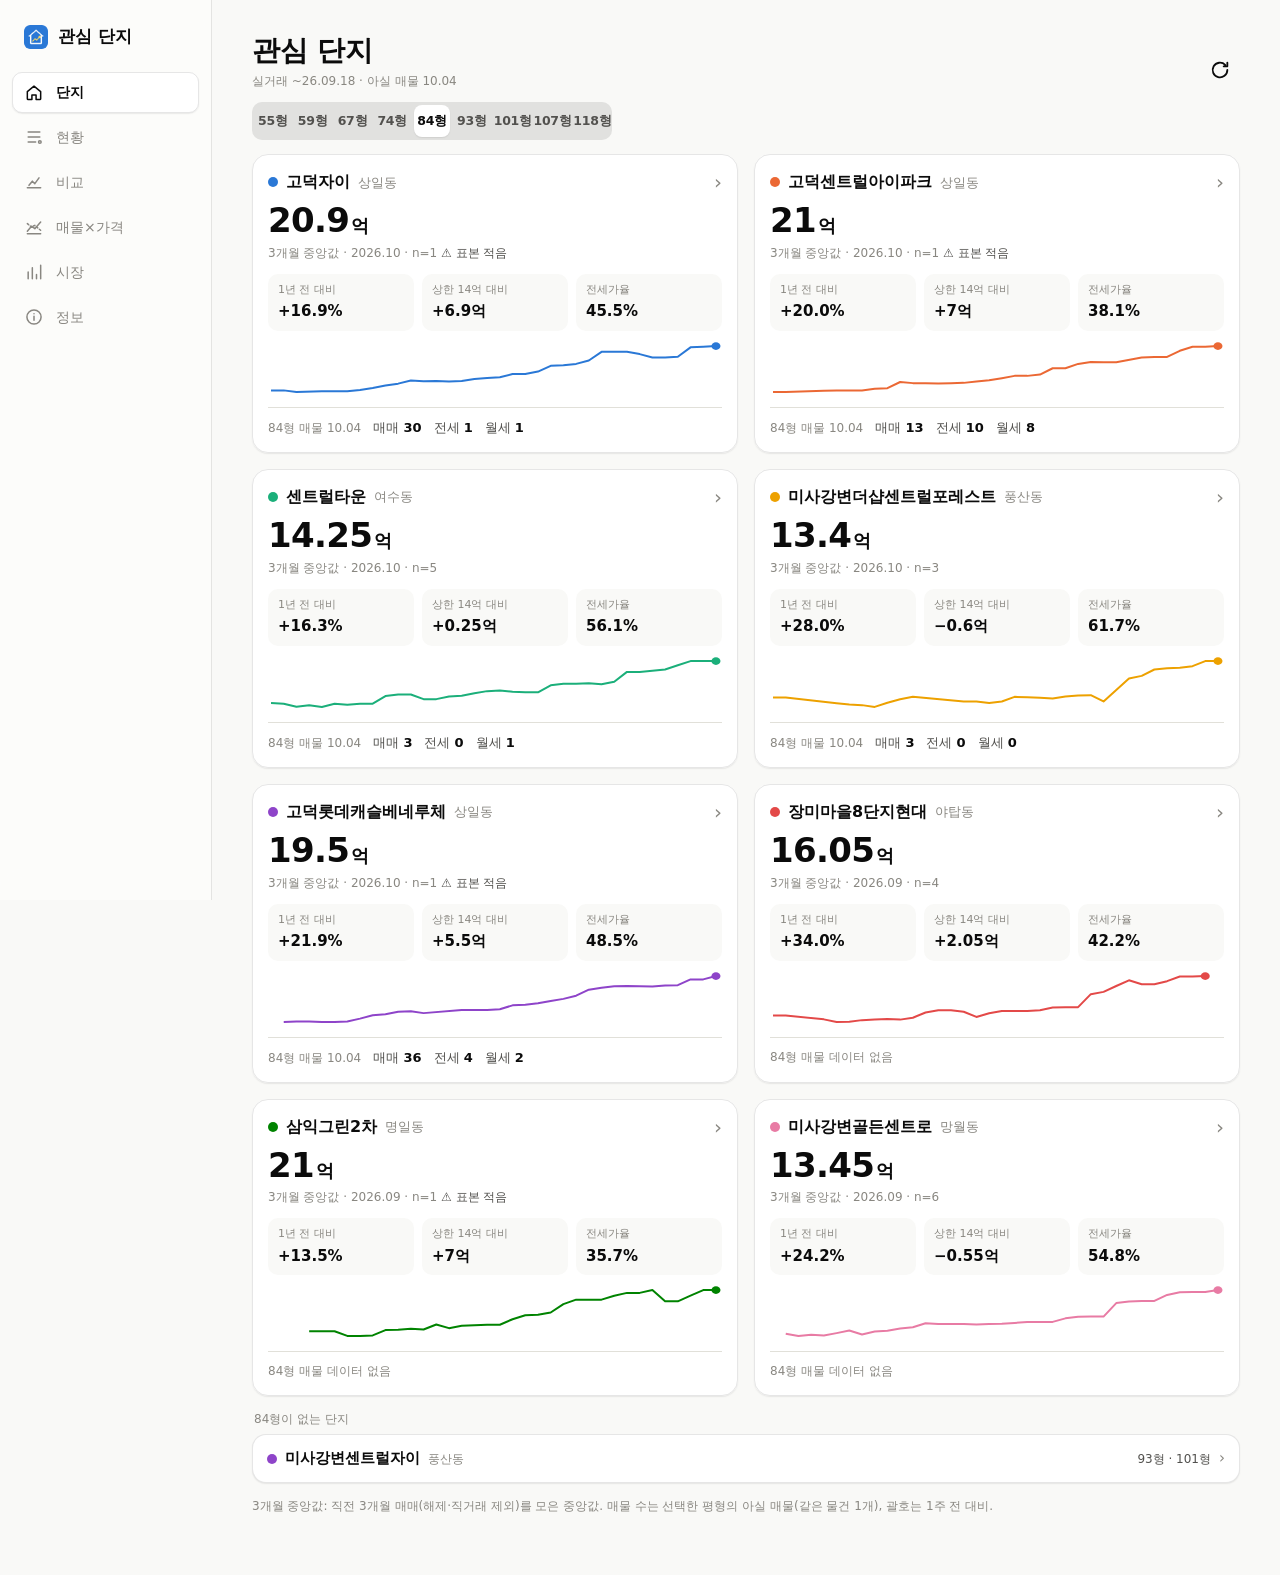
==== commit e3578844: "단지 탭은 단지 목록만, 새 '현황' 탭에 최근 실거래·매물 (실거래/매물 전환) Co-Authored-By: Claude Opus 5.5 <noreply@anthropic.com" ====
--- a/web/index.html
+++ b/web/index.html
@@ -24,6 +24,7 @@
 <nav class="tabbar" aria-label="메뉴">
   <div class="brand" aria-hidden="true"><img src="icons/favicon-32.png" alt="" width="24" height="24"><span>관심 단지</span></div>
   <a href="#/" data-tab="home"><svg viewBox="0 0 24 24" aria-hidden="true"><path d="M4 11.5 12 5l8 6.5V20a1 1 0 0 1-1 1h-4.5v-5.5h-5V21H5a1 1 0 0 1-1-1z"/></svg><span>단지</span></a>
+  <a href="#/now" data-tab="now"><svg viewBox="0 0 24 24" aria-hidden="true"><path d="M5 6h14M5 12h14M5 18h9"/><circle cx="19" cy="18" r="1.6"/></svg><span>현황</span></a>
   <a href="#/compare" data-tab="compare"><svg viewBox="0 0 24 24" aria-hidden="true"><path d="M4 19h16M6 16l4-5 3 3 5-7"/></svg><span>비교</span></a>
   <a href="#/overlap" data-tab="overlap"><svg viewBox="0 0 24 24" aria-hidden="true"><path d="M4 17l5-6 4 3 7-8M4 20h16"/><path d="M4 8l5 4 4-2 7 6" stroke-dasharray="2 2.5"/></svg><span>매물×가격</span></a>
   <a href="#/market" data-tab="market"><svg viewBox="0 0 24 24" aria-hidden="true"><path d="M5 20V12M10 20V7M15 20v-5M20 20V4"/></svg><span>시장</span></a>
--- a/web/app.css
+++ b/web/app.css
@@ -4,7 +4,7 @@
   --page: #f9f9f7; --surface: #fcfcfb; --card: #ffffff;
   --ink: #0b0b0b; --ink2: #52514e; --muted: #898781;
   --grid: #e1e0d9; --axis: #c3c2b7; --ring: rgba(11,11,11,.10);
-  --s1: #2a78d6; --s2: #eb6834; --s3: #1baf7a; --s4: #eda100; --s5: #8e44c9; --s6: #e34948;
+  --s1: #2a78d6; --s2: #eb6834; --s3: #1baf7a; --s4: #eda100; --s5: #8e44c9; --s6: #e34948; --s7: #008300; --s8: #e87ba4;
   --broker: #4a3aa7; --direct: #e87ba4; --jeonse: #008300; --wolse: #eda100;
   --accent: #2a78d6; --up: #b3261e; --down: #006300;
   --shadow: 0 1px 2px rgba(0,0,0,.05), 0 1px 1px rgba(0,0,0,.03);
@@ -16,7 +16,7 @@
     --page: #0d0d0d; --surface: #1a1a19; --card: #1a1a19;
     --ink: #ffffff; --ink2: #c3c2b7; --muted: #898781;
     --grid: #2c2c2a; --axis: #383835; --ring: rgba(255,255,255,.10);
-    --s1: #3987e5; --s2: #d95926; --s3: #199e70; --s4: #c98500; --s5: #a970e0; --s6: #e66767;
+    --s1: #3987e5; --s2: #d95926; --s3: #199e70; --s4: #c98500; --s5: #a970e0; --s6: #e66767; --s7: #0ca30c; --s8: #d55181;
     --broker: #9085e9; --direct: #d55181; --jeonse: #0ca30c; --wolse: #c98500;
     --accent: #3987e5; --up: #f2b8b5; --down: #0ca30c;
     --shadow: none;
@@ -27,7 +27,7 @@
   --page: #0d0d0d; --surface: #1a1a19; --card: #1a1a19;
   --ink: #ffffff; --ink2: #c3c2b7; --muted: #898781;
   --grid: #2c2c2a; --axis: #383835; --ring: rgba(255,255,255,.10);
-  --s1: #3987e5; --s2: #d95926; --s3: #199e70; --s4: #c98500; --s5: #a970e0; --s6: #e66767;
+  --s1: #3987e5; --s2: #d95926; --s3: #199e70; --s4: #c98500; --s5: #a970e0; --s6: #e66767; --s7: #0ca30c; --s8: #d55181;
   --broker: #9085e9; --direct: #d55181; --jeonse: #0ca30c; --wolse: #c98500;
   --accent: #3987e5; --up: #f2b8b5; --down: #0ca30c;
   --shadow: none;
@@ -322,3 +322,22 @@
 .flist .ft:hover { text-decoration: underline; }
 .flist .fm { display: flex; flex-wrap: wrap; gap: 4px 8px; font-size: 12px; color: var(--muted); margin: 4px 0 2px; align-items: center; }
 .flist .fx { margin: 2px 0 0; font-size: 13px; color: var(--ink2); line-height: 1.45; display: -webkit-box; -webkit-line-clamp: 2; -webkit-box-orient: vertical; overflow: hidden; }
+
+/* 단지 탭: 선택한 평형이 없는 단지 */
+.others { margin-top: 14px; }
+.others-h { color: var(--muted); font-size: 12px; margin: 0 2px 6px; }
+.cardmini { display: flex; align-items: center; gap: 8px; padding: 12px 14px; margin-bottom: 8px; text-decoration: none;
+  background: var(--card); border-radius: 14px; box-shadow: var(--shadow); border: 1px solid var(--ring); flex-wrap: wrap; }
+.cardmini .area { color: var(--muted); font-size: 12px; }
+.cardmini .bands { color: var(--ink2); font-size: 12px; margin-left: auto; }
+.cardmini .chev { color: var(--muted); }
+/* 현황 탭: 표 하나를 화면 높이에 맞춰 길게 */
+.feeds.one .tscroll.fixed { max-height: calc(100vh - 330px); min-height: 280px; }
+@media (min-width: 720px) {
+  .feeds.one { grid-template-columns: minmax(0, 1fr); }
+  .feeds.one > .feed { height: auto; }
+  .feeds.one > .feed .tscroll.fixed { max-height: calc(100vh - 360px); }
+}
+/* 평형이 많을 때 '55형'이 두 줄로 꺾이지 않게 */
+.seg button { white-space: nowrap; min-width: 0; }
+.seg:has(button:nth-child(7)) button { font-size: 12.5px; letter-spacing: -.02em; padding-left: 0; padding-right: 0; }
